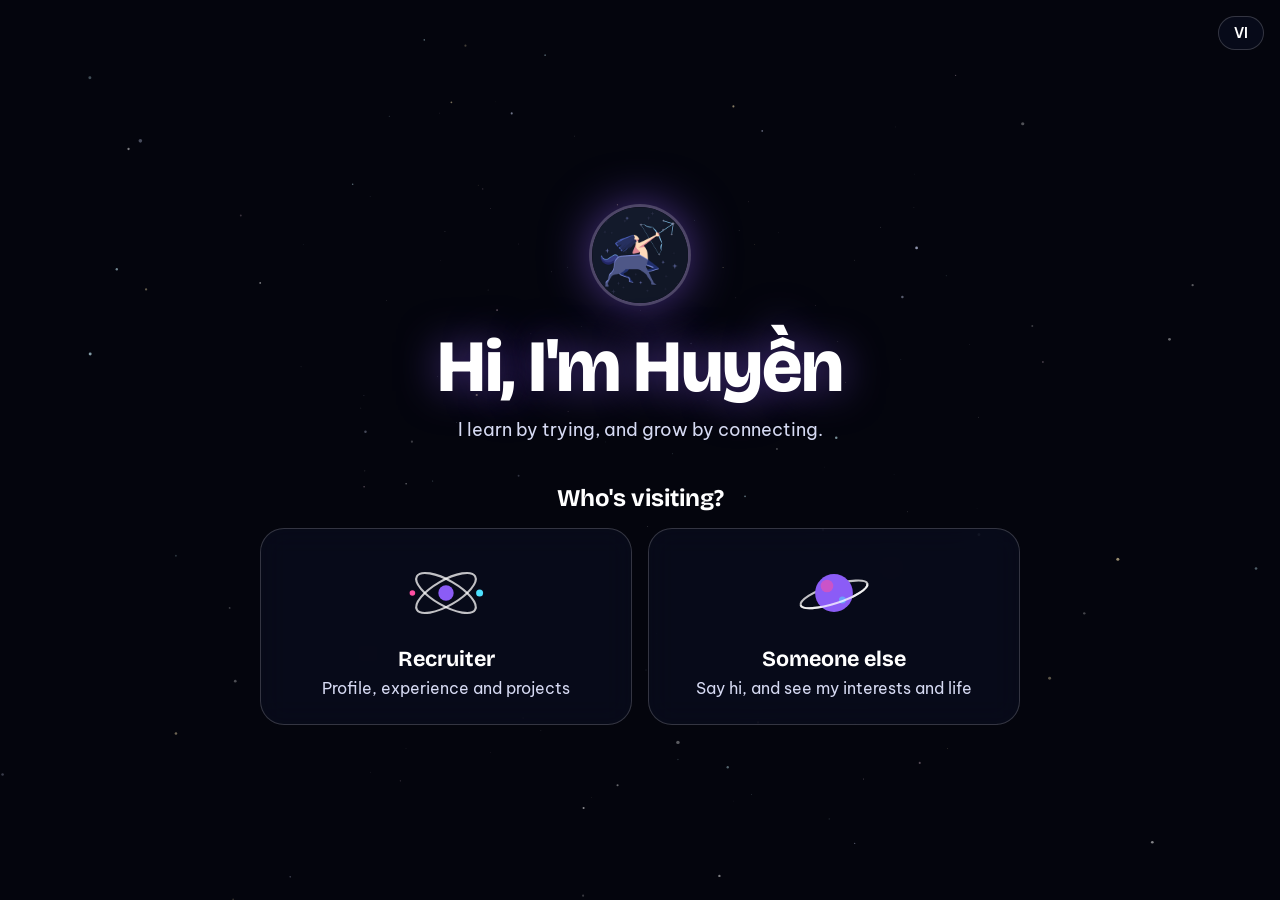
==== index.html @ ad18c724 "Add portfolio website: gate survey, VI/EN, galaxy background, contact form Co-Authored-By: Claude So" ====
<!DOCTYPE html>
<html lang="vi">
<head>
  <meta charset="utf-8">
  <meta name="viewport" content="width=device-width, initial-scale=1">
  <title>Phùng Huyền | Portfolio</title>
  <meta name="description" content="Portfolio của Phùng Thị Huyền, sinh viên Quản trị Kinh doanh Quốc tế, Đại học Ngoại thương.">
  <meta name="theme-color" content="#04050d">
  <meta property="og:title" content="Phùng Huyền | Portfolio">
  <meta property="og:type" content="website">
  <link rel="icon" type="image/png" href="assets/img/favicon.png">
  <link rel="apple-touch-icon" href="assets/img/apple-touch-icon.png">
  <link rel="preconnect" href="https://fonts.googleapis.com">
  <link rel="preconnect" href="https://fonts.gstatic.com" crossorigin>
  <link href="https://fonts.googleapis.com/css2?family=Be+Vietnam+Pro:wght@400;500;600;700&family=Bricolage+Grotesque:opsz,wght@12..96,700;12..96,800&display=swap" rel="stylesheet">
  <link rel="stylesheet" href="assets/css/style.css">
</head>
<body>
  <a id="skip-link" class="skip" href="#main"></a>

  <!-- Nền bầu trời sao (vẽ bằng canvas) -->
  <canvas id="sky" aria-hidden="true"></canvas>

  <!-- Màn khảo sát đầu trang: nội dung do assets/js/main.js dựng -->
  <div id="gate" role="dialog" aria-modal="true" aria-labelledby="gate-title"></div>

  <!-- Toàn bộ trang chính: ẩn cho đến khi người xem chọn đối tượng -->
  <div id="site" hidden>
    <header class="topbar">
      <button id="brand" class="brand" type="button">
        <img src="assets/img/logo.png" alt="" width="42" height="42">
        <span id="brand-name"></span>
      </button>
      <nav id="nav" class="nav"></nav>
      <div class="tools">
        <button id="switch-view" class="ghost-btn" type="button"></button>
        <button id="lang-toggle" class="lang-btn" type="button"></button>
      </div>
    </header>

    <!-- Cột kênh liên lạc bên trái, đi theo khi cuộn -->
    <aside id="rail" class="rail"></aside>

    <main id="main" tabindex="-1"></main>

    <footer class="site-footer"><p id="footer-text"></p></footer>
  </div>

  <!-- Thẻ nổi: bấm vào một mục sẽ mở ở đây -->
  <dialog id="card"></dialog>

  <noscript><p style="position:relative;z-index:5;color:#fff;padding:2rem;text-align:center">Trang này cần bật JavaScript để hiển thị. / This page needs JavaScript.</p></noscript>

  <script src="assets/js/content.js"></script>
  <script src="assets/js/main.js"></script>
</body>
</html>
---- assets/css/style.css ----
/* ==========================================================================
   style.css  =  GIAO DIỆN: màu sắc, phông chữ, khoảng cách, hiệu ứng

   Cách đọc nhanh:
   - Các dòng bắt đầu bằng "--" ở :root là "bảng màu và kích thước" dùng chung.
     Đổi một giá trị ở đây là cả trang đổi theo (ví dụ đổi --pink để đổi màu hồng).
   - Mỗi khối có một dòng tiêu đề đánh số (ví dụ "1. Bảng màu") để bạn tìm.
   ========================================================================== */

/* --- 1. Bảng màu và cỡ chữ --- */
:root {
  --space: #04050d;          /* nền đen vũ trụ */
  --panel: rgba(10, 12, 30, 0.76);   /* nền tối mờ phía sau chữ, giúp chữ trắng luôn dễ đọc */
  --panel-solid: #0c0e24;
  --line: rgba(255, 255, 255, 0.18);
  --text: #ffffff;
  --muted: #d6daf3;

  --violet: #8b5cf6;
  --pink: #ff4fa3;
  --cyan: #4de1ff;
  --amber: #ffc857;
  --violet-deep: #6c3df0;    /* bản đậm hơn để chữ trắng trên nút vẫn rõ */
  --pink-deep: #d92d7f;

  --font-display: "Bricolage Grotesque", "Be Vietnam Pro", system-ui, sans-serif;
  --font-body: "Be Vietnam Pro", system-ui, -apple-system, "Segoe UI", Roboto, sans-serif;
  --header-h: 68px;
}

/* --- 2. Nền tảng --- */
*, *::before, *::after { box-sizing: border-box; }
[hidden] { display: none !important; }
html { scroll-behavior: smooth; -webkit-text-size-adjust: 100%; }
body {
  margin: 0;
  background: var(--space);
  color: var(--text);
  font-family: var(--font-body);
  font-size: 1.0625rem;
  line-height: 1.65;
  overflow-x: hidden;
}
body.modal-open { overflow: hidden; }
img { max-width: 100%; }
button { font-family: inherit; }
::selection { background: var(--pink-deep); color: #fff; }
:focus-visible { outline: 2px solid var(--cyan); outline-offset: 3px; }

.skip {
  position: fixed; left: 1rem; top: -4rem; z-index: 100;
  background: #fff; color: #000; padding: 0.6rem 1rem; border-radius: 10px; text-decoration: none;
}
.skip:focus { top: 1rem; }

/* --- 3. Bầu trời: sao (canvas) + dải ngân hà --- */
#sky { position: fixed; inset: 0; width: 100%; height: 100%; z-index: 0; display: block; }

.nebula {
  position: fixed; inset: 0; z-index: 0; pointer-events: none;
  background:
    radial-gradient(60% 45% at 16% 10%, rgba(139, 92, 246, 0.24), transparent 70%),
    radial-gradient(50% 40% at 90% 80%, rgba(255, 79, 163, 0.16), transparent 70%),
    radial-gradient(45% 35% at 72% 6%, rgba(77, 225, 255, 0.12), transparent 70%);
}
/* Dải ngân hà chéo ngang màn hình */
.nebula::before, .nebula::after {
  content: ""; position: absolute; left: -25%; right: -25%; top: 30%; height: 36%;
  transform: rotate(-24deg);
}
.nebula::before {
  background: radial-gradient(ellipse at center, rgba(190, 175, 255, 0.26), rgba(120, 100, 230, 0.12) 45%, transparent 72%);
  filter: blur(24px);
}
.nebula::after {
  background-image:
    radial-gradient(1px 1px at 20px 30px, #fff, transparent),
    radial-gradient(1px 1px at 70px 90px, #dfe6ff, transparent),
    radial-gradient(1.5px 1.5px at 130px 50px, #fff, transparent),
    radial-gradient(1px 1px at 160px 120px, #ffd9ee, transparent),
    radial-gradient(1px 1px at 105px 15px, #cdf4ff, transparent);
  background-size: 180px 150px;
  opacity: 0.55;
  -webkit-mask-image: radial-gradient(ellipse at center, #000 20%, transparent 70%);
  mask-image: radial-gradient(ellipse at center, #000 20%, transparent 70%);
}

/* --- 4. Màn khảo sát --- */
#gate {
  position: relative; z-index: 2; min-height: 100svh;
  display: grid; place-items: center; padding: 5rem 1.25rem 3rem;
}
.gate-inner {
  width: min(760px, 100%); text-align: center;
  animation: gate-in 0.9s ease both;
  transition: opacity 0.6s ease, transform 0.75s cubic-bezier(0.5, 0, 0.8, 0.4), filter 0.6s ease;
}
body.is-warping .gate-inner { opacity: 0; transform: scale(1.18); filter: blur(5px); }
.gate-logo { width: 96px; height: 96px; border-radius: 50%; box-shadow: 0 0 0 3px rgba(255, 255, 255, 0.2), 0 0 50px rgba(139, 92, 246, 0.6); }
.gate-title {
  font: 800 clamp(2.4rem, 7vw, 4.6rem) / 1.02 var(--font-display);
  letter-spacing: -0.02em; margin: 1.2rem 0 0.6rem; text-wrap: balance;
  text-shadow: 0 0 40px rgba(139, 92, 246, 0.55);
}
.gate-slogan { margin: 0 auto; max-width: 34ch; color: var(--muted); font-size: 1.15rem; text-wrap: balance; }
.gate-question { font: 700 1.5rem var(--font-display); margin: 2.4rem 0 1rem; }
.gate-options { display: grid; grid-template-columns: repeat(auto-fit, minmax(240px, 1fr)); gap: 1rem; }
.gate-option {
  appearance: none; cursor: pointer; color: inherit; font: inherit;
  display: grid; justify-items: center; gap: 0.3rem;
  padding: 1.4rem 1.2rem 1.5rem; border-radius: 24px;
  background: var(--panel); border: 1px solid var(--line);
  -webkit-backdrop-filter: blur(14px); backdrop-filter: blur(14px);
  transition: transform 0.25s ease, border-color 0.25s ease, box-shadow 0.25s ease;
}
.gate-option:hover, .gate-option:focus-visible {
  transform: translateY(-4px); border-color: var(--pink);
  box-shadow: 0 16px 50px rgba(139, 92, 246, 0.4);
}
.gate-art { width: 84px; height: 84px; margin-bottom: 0.4rem; }
.gate-option-title { font: 700 1.35rem var(--font-display); }
.gate-option-note { color: var(--muted); font-size: 0.97rem; line-height: 1.45; }

.lang-btn, .ghost-btn {
  appearance: none; cursor: pointer; color: #fff; font: 600 0.9rem var(--font-body);
  padding: 0.45rem 0.95rem; border-radius: 999px;
  background: var(--panel); border: 1px solid var(--line);
  transition: border-color 0.2s ease, background 0.2s ease;
}
.lang-btn:hover, .ghost-btn:hover { border-color: #fff; background: rgba(255, 255, 255, 0.12); }
.gate-lang { position: absolute; top: 1rem; right: 1rem; }

/* --- 5. Khung trang chính --- */
#site { position: relative; z-index: 2; animation: site-in 0.9s ease both; }
.wrap { width: min(1080px, calc(100% - 2rem)); margin-inline: auto; }

.topbar {
  position: fixed; top: 0; left: 0; right: 0; z-index: 20; min-height: var(--header-h);
  display: flex; align-items: center; gap: 0.75rem; padding: 0.4rem 1rem;
  background: rgba(4, 5, 13, 0.78);
  -webkit-backdrop-filter: blur(14px); backdrop-filter: blur(14px);
  border-bottom: 1px solid var(--line);
}
.brand {
  appearance: none; background: none; border: 0; cursor: pointer; color: #fff;
  display: flex; align-items: center; gap: 0.6rem; padding: 0.2rem; border-radius: 999px; flex: none;
}
.brand img { width: 42px; height: 42px; border-radius: 50%; display: block; box-shadow: 0 0 0 2px rgba(255, 255, 255, 0.25); }
.brand span { font: 800 1.15rem var(--font-display); letter-spacing: -0.01em; white-space: nowrap; }

.nav {
  flex: 1; display: flex; gap: 0.2rem; justify-content: center;
  overflow-x: auto; scrollbar-width: none; padding: 0.2rem;
}
.nav::-webkit-scrollbar { display: none; }
.nav-btn {
  appearance: none; background: none; border: 0; cursor: pointer; white-space: nowrap;
  color: var(--muted); font: 500 0.95rem var(--font-body);
  padding: 0.5rem 0.85rem; border-radius: 999px; transition: color 0.2s ease, background 0.2s ease;
}
.nav-btn:hover { color: #fff; }
.nav-btn.is-active { color: #fff; background: rgba(255, 255, 255, 0.12); box-shadow: inset 0 0 0 1px rgba(255, 255, 255, 0.22); }
.tools { display: flex; gap: 0.5rem; flex: none; }

/* Thanh kênh liên lạc bên trái, đi theo khi cuộn */
.rail {
  position: fixed; left: 14px; top: 50%; transform: translateY(-50%); z-index: 15;
  display: flex; flex-direction: column; gap: 10px; padding: 10px 8px; border-radius: 999px;
  background: var(--panel); border: 1px solid var(--line);
  -webkit-backdrop-filter: blur(12px); backdrop-filter: blur(12px);
}
.rail-btn {
  width: 44px; height: 44px; border-radius: 50%; display: grid; place-items: center;
  color: #fff; text-decoration: none; cursor: pointer; padding: 0;
  background: rgba(255, 255, 255, 0.08); border: 1px solid var(--line);
  transition: transform 0.2s ease, background 0.2s ease, border-color 0.2s ease;
}
.rail-btn:hover, .rail-btn:focus-visible { transform: scale(1.1); border-color: #fff; }
.rail-linkedin:hover, .rail-linkedin:focus-visible { background: #0a66c2; }
.rail-facebook:hover, .rail-facebook:focus-visible { background: #1877f2; }
.rail-mail:hover, .rail-mail:focus-visible { background: var(--pink-deep); }
.rail-phone:hover, .rail-phone:focus-visible { background: #0f9d6b; }
.glyph { font: 800 1.1rem var(--font-display); letter-spacing: -0.03em; }
.icon { display: grid; place-items: center; }
.icon svg { width: 22px; height: 22px; fill: currentColor; }

/* --- 6. Phần đầu trang (hero) --- */
.hero {
  position: relative; z-index: 1; min-height: 100svh; outline: none;
  display: grid; align-content: center; padding: calc(var(--header-h) + 2rem) 0 5rem;
}
.hero-grid { display: grid; grid-template-columns: 1.15fr 0.85fr; gap: 3rem; align-items: center; }
.hero-name {
  font: 800 clamp(3.2rem, 9vw, 7rem) / 0.95 var(--font-display);
  letter-spacing: -0.03em; margin: 0 0 1.1rem; text-wrap: balance;
  text-shadow: 0 0 48px rgba(139, 92, 246, 0.6);
}
.hero-slogan { font: 600 clamp(1.25rem, 2.6vw, 1.8rem) / 1.3 var(--font-display); max-width: 24ch; margin: 0 0 1rem; text-wrap: balance; }
.hero-sub { color: var(--muted); max-width: 46ch; margin: 0 0 1.7rem; }
.hero-cta { display: flex; flex-wrap: wrap; gap: 0.75rem; }

.btn {
  appearance: none; cursor: pointer; text-decoration: none; color: #fff;
  font: 600 1rem var(--font-body); padding: 0.8rem 1.4rem; border-radius: 14px;
  border: 1px solid transparent; display: inline-flex; align-items: center; justify-content: center; gap: 0.5rem;
  transition: transform 0.2s ease, filter 0.2s ease, border-color 0.2s ease, background 0.2s ease;
}
.btn:hover { transform: translateY(-2px); }
.btn-primary { background: linear-gradient(135deg, var(--violet-deep), var(--pink-deep)); box-shadow: 0 10px 30px rgba(217, 45, 127, 0.32); }
.btn-primary:hover { filter: brightness(1.1); }
.btn-primary:disabled { opacity: 0.6; cursor: progress; transform: none; }
.btn-ghost { background: rgba(255, 255, 255, 0.07); border-color: var(--line); }
.btn-ghost:hover { border-color: #fff; background: rgba(255, 255, 255, 0.14); }

/* Ảnh chân dung dạng "cửa sổ vòm" với viền màu xoay chậm */
@property --ring-angle { syntax: "<angle>"; initial-value: 0deg; inherits: false; }
.hero-photo { position: relative; width: min(340px, 72vw); aspect-ratio: 3 / 4; justify-self: center; }
.hero-photo img {
  width: 100%; height: 100%; object-fit: cover; object-position: center 12%; display: block;
  border-radius: 999px 999px 26px 26px; box-shadow: 0 24px 70px rgba(0, 0, 0, 0.55);
}
.hero-ring {
  position: absolute; inset: -12px; border-radius: 999px 999px 36px 36px; padding: 3px;
  background: conic-gradient(from var(--ring-angle), var(--violet), var(--pink), var(--amber), var(--cyan), var(--violet));
  -webkit-mask: linear-gradient(#000 0 0) content-box, linear-gradient(#000 0 0);
  -webkit-mask-composite: xor;
  mask: linear-gradient(#000 0 0) content-box exclude, linear-gradient(#000 0 0);
  animation: ring 9s linear infinite;
}
.scroll-hint {
  appearance: none; background: none; border: 0; cursor: pointer; color: var(--muted);
  position: absolute; bottom: 1.2rem; left: 50%; transform: translateX(-50%);
  display: grid; justify-items: center; font-size: 0.9rem;
}
.scroll-hint .icon { animation: bob 2.6s ease-in-out infinite; }

/* --- 7. Các mục --- */
.section {
  position: relative; z-index: 1; outline: none;
  padding-block: clamp(4.5rem, 9vw, 7rem); scroll-margin-top: var(--header-h);
}
.section-title {
  display: flex; align-items: center; gap: 0.9rem; margin: 0 0 1.6rem;
  font: 800 clamp(2rem, 4.5vw, 3rem) / 1.05 var(--font-display); letter-spacing: -0.02em;
}
.section-title::before {
  content: ""; width: 16px; height: 16px; flex: none; background: var(--amber);
  clip-path: polygon(50% 0, 61% 35%, 98% 35%, 68% 57%, 79% 91%, 50% 70%, 21% 91%, 32% 57%, 2% 35%, 39% 35%);
}
.section-title::after { content: ""; flex: 1; height: 1px; background: linear-gradient(90deg, rgba(255, 255, 255, 0.45), transparent); }
.section-intro { color: var(--muted); margin: -0.9rem 0 1.6rem; }
.subtitle { font: 700 1.3rem var(--font-display); margin: 2.4rem 0 1rem; }

.panel {
  background: var(--panel); border: 1px solid var(--line); border-radius: 24px;
  padding: clamp(1.25rem, 3vw, 2rem);
  -webkit-backdrop-filter: blur(14px); backdrop-filter: blur(14px);
  box-shadow: 0 18px 50px rgba(0, 0, 0, 0.4);
}
.prose p { margin: 0 0 1rem; max-width: 64ch; font-size: 1.125rem; }
.prose p:last-child { margin-bottom: 0; }

.chips { list-style: none; display: flex; flex-wrap: wrap; gap: 0.5rem; padding: 0; margin: 1rem 0 0; }
.chip { padding: 0.3rem 0.8rem; border-radius: 999px; font-size: 0.92rem; background: rgba(139, 92, 246, 0.24); border: 1px solid rgba(190, 170, 255, 0.45); }
.chips-lg .chip { font-size: 1rem; padding: 0.45rem 1rem; }

.cert-list { list-style: none; padding: 0; margin: 0; display: grid; grid-template-columns: repeat(auto-fit, minmax(230px, 1fr)); gap: 0.8rem; }
.cert { padding: 1rem 1.1rem; border-radius: 14px; background: var(--panel); border: 1px solid var(--line); border-left: 3px solid var(--amber); }

.skill-grid { display: grid; grid-template-columns: repeat(auto-fit, minmax(240px, 1fr)); gap: 1rem; }
.skill-title { font: 700 1.15rem var(--font-display); margin: 0; }
.skill-note { color: var(--muted); font-size: 0.95rem; margin: 0.9rem 0 0; }

/* Thẻ nhỏ bấm được */
.card-grid { display: grid; grid-template-columns: repeat(auto-fill, minmax(300px, 1fr)); gap: 1.1rem; }
.tile-grid { display: grid; grid-template-columns: repeat(auto-fill, minmax(190px, 1fr)); gap: 1rem; }
.card-btn {
  appearance: none; text-align: left; cursor: pointer; color: inherit; font: inherit;
  display: grid; grid-template-columns: 96px 1fr; gap: 1rem; align-items: center;
  padding: 1rem; border-radius: 18px; width: 100%;
  background: var(--panel); border: 1px solid var(--line);
  -webkit-backdrop-filter: blur(14px); backdrop-filter: blur(14px);
  transition: transform 0.25s ease, border-color 0.25s ease, box-shadow 0.25s ease;
}
.card-btn:hover, .card-btn:focus-visible { transform: translateY(-3px); border-color: var(--pink); box-shadow: 0 14px 40px rgba(139, 92, 246, 0.38); }
.card-thumb { width: 96px; height: 96px; border-radius: 14px; overflow: hidden; display: grid; place-items: center; background: rgba(255, 255, 255, 0.05); }
.card-thumb img { width: 100%; height: 100%; object-fit: cover; display: block; }
.card-thumb .thumb-logo { object-fit: contain; background: #fff; padding: 6px; }
.card-thumb .art { width: 80px; height: 80px; }
.card-body { display: grid; gap: 0.2rem; min-width: 0; }
.card-meta { font-size: 0.86rem; color: var(--amber); font-weight: 600; }
.card-title { font: 700 1.12rem / 1.25 var(--font-display); }
.card-sub { color: var(--muted); font-size: 0.95rem; line-height: 1.45; }
.card-wide { grid-template-columns: 120px 1fr; }
.card-wide .card-thumb { width: 120px; height: 120px; }
.card-tile { grid-template-columns: 1fr; justify-items: center; text-align: center; padding: 1.2rem 1rem; gap: 0.7rem; }
.card-tile .card-thumb { background: transparent; width: 92px; height: 92px; }
.card-tile .card-thumb .art { width: 92px; height: 92px; }

/* Kinh nghiệm: các mốc là những ngôi sao nối với nhau thành chòm sao */
.constellation { list-style: none; margin: 0; padding: 0 0 0 52px; position: relative; display: grid; gap: 1.2rem; }
.constellation::before {
  content: ""; position: absolute; left: 19px; top: 14px; bottom: 14px; width: 2px; border-radius: 2px;
  background: linear-gradient(to bottom, var(--amber), var(--pink) 45%, var(--violet) 80%, rgba(139, 92, 246, 0.1));
}
.star-item { position: relative; }
.star-node { position: absolute; left: -46px; top: 30px; width: 28px; height: 28px; filter: drop-shadow(0 0 8px rgba(255, 200, 87, 0.85)); }
.star-node::before {
  content: ""; display: block; width: 100%; height: 100%; background: var(--amber);
  clip-path: polygon(50% 0, 61% 35%, 98% 35%, 68% 57%, 79% 91%, 50% 70%, 21% 91%, 32% 57%, 2% 35%, 39% 35%);
}
.star-item:not(.is-current) .star-node { transform: scale(0.72); filter: drop-shadow(0 0 5px rgba(255, 200, 87, 0.6)); }
.star-item:not(.is-current) .star-node::before { background: #ffe2a3; }
.star-item.is-current .star-node { animation: twinkle 2.6s ease-in-out infinite; }

/* Ngôn ngữ: ba hành tinh */
.lang-grid { list-style: none; padding: 0; margin: 0; display: grid; grid-template-columns: repeat(auto-fit, minmax(220px, 1fr)); gap: 1.1rem; }
.lang-card {
  display: grid; justify-items: center; text-align: center; gap: 0.15rem; padding: 2rem 1rem 1.6rem;
  background: var(--panel); border: 1px solid var(--line); border-radius: 24px;
  -webkit-backdrop-filter: blur(14px); backdrop-filter: blur(14px);
}
.lang-ring {
  position: relative; width: 84px; height: 84px; border-radius: 50%; margin-bottom: 1.1rem;
  background: radial-gradient(circle at 34% 30%, #fff 0 3%, var(--c1) 6% 55%, var(--c2) 100%);
  box-shadow: 0 0 34px var(--c2); animation: bob 4s ease-in-out infinite;
}
.lang-ring::after {
  content: ""; position: absolute; inset: 28px -30px; border-radius: 50%;
  border: 2px solid rgba(255, 255, 255, 0.45); transform: rotate(-18deg);
}
.lang-card:nth-child(1) { --c1: var(--violet); --c2: var(--pink-deep); }
.lang-card:nth-child(2) { --c1: var(--cyan); --c2: var(--violet-deep); }
.lang-card:nth-child(3) { --c1: var(--amber); --c2: var(--pink-deep); }
.lang-card:nth-child(2) .lang-ring { animation-delay: -1.3s; }
.lang-card:nth-child(3) .lang-ring { animation-delay: -2.6s; }
.lang-name { font: 700 1.3rem var(--font-display); }
.lang-level { color: var(--muted); }

/* Liên hệ */
.contact-grid { display: grid; grid-template-columns: 1.3fr 0.9fr; gap: 1.2rem; align-items: start; }
.field { display: grid; gap: 0.35rem; margin-bottom: 1rem; }
.field-label { font-weight: 600; font-size: 0.95rem; }
.field input, .field textarea {
  width: 100%; font: inherit; color: #fff; padding: 0.75rem 0.9rem; border-radius: 12px;
  background: rgba(255, 255, 255, 0.07); border: 1px solid rgba(255, 255, 255, 0.32);
}
.field textarea { resize: vertical; min-height: 8rem; }
.hp { position: absolute; left: -9999px; width: 1px; height: 1px; overflow: hidden; }
.form-status { min-height: 1.6em; margin: 0.9rem 0 0; }
.form-status.is-ok { color: #8ff0b8; }
.form-status.is-error { color: #ffa3b8; }
.channel-list { list-style: none; padding: 0; margin: 0; display: grid; gap: 0.6rem; }
.channel-link {
  display: block; width: 100%; text-align: left; text-decoration: none; color: #fff; font: inherit; cursor: pointer;
  padding: 0.75rem 0.95rem; border-radius: 12px; word-break: break-word;
  background: rgba(255, 255, 255, 0.07); border: 1px solid var(--line); transition: border-color 0.2s ease;
}
.channel-link:hover { border-color: var(--pink); }
.channels .btn { margin-top: 1rem; width: 100%; }

.site-footer { position: relative; z-index: 1; padding: 3rem 1rem 6rem; text-align: center; color: var(--muted); }

/* --- 8. Thẻ nổi (modal): nền phía sau mờ và tối đi --- */
dialog#card {
  padding: 0; border: 0; background: transparent; color: #fff; overflow: visible;
  width: min(760px, calc(100% - 1.5rem)); max-width: none; max-height: none;
}
dialog#card::backdrop { background: rgba(3, 4, 12, 0.62); -webkit-backdrop-filter: blur(8px); backdrop-filter: blur(8px); }
dialog#card[open] { animation: card-in 0.3s cubic-bezier(0.2, 0.9, 0.3, 1.15); }
.card-inner {
  position: relative; overflow: auto; max-height: calc(100svh - 2rem);
  background: var(--panel-solid); border: 1px solid rgba(255, 255, 255, 0.24); border-radius: 26px;
  padding: clamp(1.25rem, 3vw, 2rem);
  box-shadow: 0 30px 90px rgba(0, 0, 0, 0.6), 0 0 70px rgba(139, 92, 246, 0.28);
}
.card-close {
  position: absolute; top: 0.9rem; right: 0.9rem; width: 40px; height: 40px; border-radius: 50%; z-index: 2;
  display: grid; place-items: center; cursor: pointer; color: #fff; padding: 0;
  background: rgba(255, 255, 255, 0.1); border: 1px solid var(--line);
}
.card-close:hover { background: rgba(255, 255, 255, 0.2); }
.card-close .icon svg { width: 20px; height: 20px; }
.card-head { display: flex; gap: 1.1rem; align-items: center; padding-right: 3rem; margin-bottom: 1.3rem; }
.card-art { width: 88px; height: 88px; flex: none; }
.card-logo { width: 84px; height: 84px; flex: none; border-radius: 16px; object-fit: contain; background: #fff; padding: 6px; }
.card-heading { font: 800 clamp(1.4rem, 3.4vw, 1.9rem) / 1.15 var(--font-display); margin: 0 0 0.25rem; }
.card-org { margin: 0; font-weight: 600; }
.card-period { margin: 0.1rem 0 0; color: var(--amber); font-weight: 600; font-size: 0.95rem; }
.card-text { margin: 0 0 1rem; font-size: 1.1rem; }
.card-bullets { margin: 0 0 1rem; padding-left: 1.2rem; display: grid; gap: 0.65rem; }
.card-bullets li::marker { color: var(--pink); }
.gallery { list-style: none; padding: 0; margin: 1.3rem 0 0; display: grid; grid-template-columns: repeat(auto-fill, minmax(150px, 1fr)); gap: 0.6rem; }
.gallery a { display: block; border-radius: 12px; overflow: hidden; }
.gallery img { width: 100%; aspect-ratio: 1; object-fit: cover; object-position: center 20%; display: block; transition: transform 0.25s ease; }
.gallery a:hover img { transform: scale(1.05); }

/* --- 9. Hình minh họa động (SVG) --- */
.art { display: block; }
.art svg { display: block; width: 100%; height: 100%; }
.f-violet { fill: var(--violet); } .f-pink { fill: var(--pink); } .f-cyan { fill: var(--cyan); }
.f-amber { fill: var(--amber); } .f-white { fill: #fff; }
.ol { fill: none; stroke: rgba(255, 255, 255, 0.75); stroke-width: 3; }
.ln { fill: none; stroke: rgba(255, 255, 255, 0.8); stroke-width: 3; stroke-linecap: round; }
.ln-cyan { fill: none; stroke: var(--cyan); stroke-width: 4; stroke-linecap: round; }
.ln-pink { fill: none; stroke: var(--pink); stroke-width: 4; stroke-linecap: round; }
.a-spin { animation: spin 16s linear infinite; }
.a-spin.slow { animation-duration: 28s; }
.a-spin.rev { animation-direction: reverse; animation-duration: 11s; }
.a-bob { animation: bob 3.4s ease-in-out infinite; }
.a-bob.b { animation-delay: -1.7s; }
.a-pulse { animation: pulse 2.4s ease-in-out infinite; transform-box: fill-box; transform-origin: center; }
.a-twinkle { animation: twinkle 2.8s ease-in-out infinite; transform-box: fill-box; transform-origin: center; }
.d1 { animation-delay: -0.8s; } .d2 { animation-delay: -1.6s; }
.a-swing { animation: swing 4.2s ease-in-out infinite; }
.a-flow { animation: flow 3.2s linear infinite; }
.a-flow.r { animation-direction: reverse; }

@keyframes spin { to { transform: rotate(360deg); } }
@keyframes bob { 0%, 100% { transform: translateY(0); } 50% { transform: translateY(-5px); } }
@keyframes pulse { 0%, 100% { transform: scale(0.88); } 50% { transform: scale(1.12); } }
@keyframes twinkle { 0%, 100% { opacity: 0.35; transform: scale(0.8); } 50% { opacity: 1; transform: scale(1.15); } }
@keyframes swing { 0%, 100% { transform: rotate(-22deg); } 50% { transform: rotate(22deg); } }
@keyframes flow { to { transform: translateX(-50px); } }
@keyframes ring { to { --ring-angle: 360deg; } }
@keyframes gate-in { from { opacity: 0; transform: translateY(18px); } to { opacity: 1; transform: none; } }
@keyframes site-in { from { opacity: 0; } to { opacity: 1; } }
@keyframes card-in { from { opacity: 0; transform: translateY(16px) scale(0.96); } to { opacity: 1; transform: none; } }

/* --- 10. Màn hình nhỏ (điện thoại, máy tính bảng) --- */
@media (min-width: 900px) {
  /* chừa chỗ bên trái cho thanh kênh liên lạc */
  .wrap { width: min(1080px, calc(100% - 190px)); }
}
@media (max-width: 899px) {
  :root { --header-h: 104px; }
  .topbar { flex-wrap: wrap; row-gap: 0.1rem; }
  .tools { margin-left: auto; }
  .nav { order: 3; flex: 0 0 100%; justify-content: flex-start; }
  .rail {
    top: auto; bottom: 12px; left: 50%; transform: translateX(-50%);
    flex-direction: row; padding: 8px 10px; gap: 8px;
  }
  .rail-btn { width: 42px; height: 42px; }
  .hero-grid { grid-template-columns: 1fr; gap: 2rem; }
  .hero-photo { order: -1; width: min(230px, 60vw); }
  .hero { padding-bottom: 6rem; }
  .contact-grid { grid-template-columns: 1fr; }
  .card-grid { grid-template-columns: 1fr; }
  .constellation { padding-left: 44px; }
  .star-node { left: -40px; }
  .constellation::before { left: 15px; }
}
@media (max-width: 480px) {
  .brand span { font-size: 1.02rem; }
  .card-btn { grid-template-columns: 80px 1fr; }
  .card-thumb { width: 80px; height: 80px; }
  .card-thumb .art { width: 68px; height: 68px; }
  .card-wide { grid-template-columns: 96px 1fr; }
  .card-wide .card-thumb { width: 96px; height: 96px; }
  .card-head { flex-direction: column; align-items: flex-start; }
}

/* Người dùng bật "giảm chuyển động" trong hệ điều hành: tắt gần hết hiệu ứng */
@media (prefers-reduced-motion: reduce) {
  html { scroll-behavior: auto; }
  *, *::before, *::after {
    animation-duration: 0.001ms !important; animation-iteration-count: 1 !important;
    transition-duration: 0.001ms !important;
  }
}
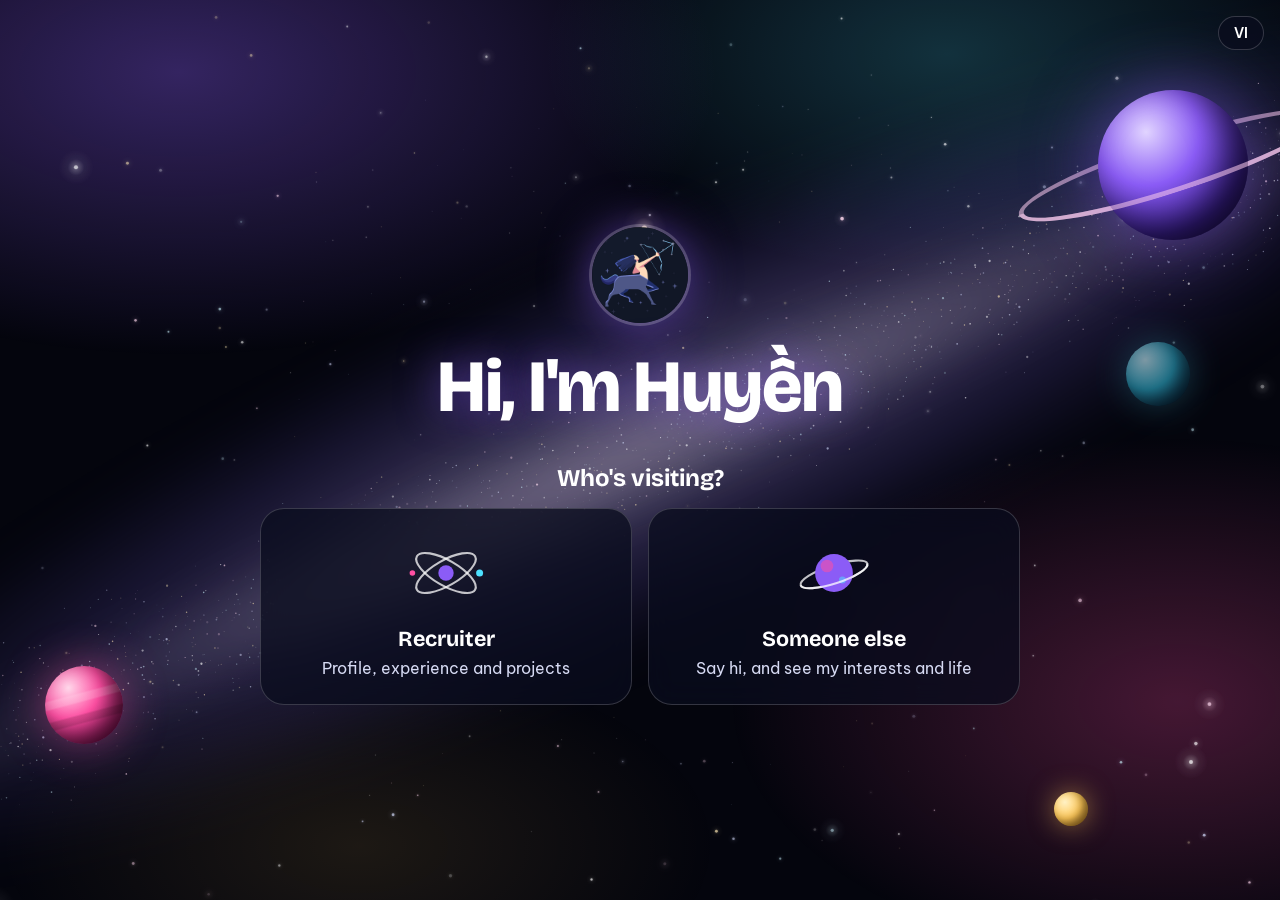
==== commit ce1935c7: "Update portfolio: Zalo QR page, galaxy glow + planets + star cursor, new copy for both views Co-Auth" ====
--- a/index.html
+++ b/index.html
@@ -18,8 +18,15 @@
 <body>
   <a id="skip-link" class="skip" href="#main"></a>
 
-  <!-- Nền bầu trời sao (vẽ bằng canvas) -->
+  <!-- Nền: dải ngân hà (CSS), bầu trời sao (canvas) và các hành tinh lơ lửng -->
+  <div class="nebula" aria-hidden="true"></div>
   <canvas id="sky" aria-hidden="true"></canvas>
+  <div class="planets" id="planets" aria-hidden="true">
+    <div class="planet p1"><span class="planet-body"><i class="sphere"></i></span></div>
+    <div class="planet p2"><span class="planet-body"><i class="sphere"></i></span></div>
+    <div class="planet p3"><span class="planet-body"><i class="sphere"></i></span></div>
+    <div class="planet p4"><span class="planet-body"><i class="sphere"></i></span></div>
+  </div>
 
   <!-- Màn khảo sát đầu trang: nội dung do assets/js/main.js dựng -->
   <div id="gate" role="dialog" aria-modal="true" aria-labelledby="gate-title"></div>
--- a/assets/css/style.css
+++ b/assets/css/style.css
@@ -53,37 +53,96 @@
 }
 .skip:focus { top: 1rem; }
 
-/* --- 3. Bầu trời: sao (canvas) + dải ngân hà --- */
+/* --- 3. Bầu trời: dải ngân hà, hành tinh (sao vẽ bằng canvas trong main.js) --- */
 #sky { position: fixed; inset: 0; width: 100%; height: 100%; z-index: 0; display: block; }
 
 .nebula {
   position: fixed; inset: 0; z-index: 0; pointer-events: none;
   background:
-    radial-gradient(60% 45% at 16% 10%, rgba(139, 92, 246, 0.24), transparent 70%),
-    radial-gradient(50% 40% at 90% 80%, rgba(255, 79, 163, 0.16), transparent 70%),
-    radial-gradient(45% 35% at 72% 6%, rgba(77, 225, 255, 0.12), transparent 70%);
-}
-/* Dải ngân hà chéo ngang màn hình */
+    radial-gradient(60% 45% at 14% 8%, rgba(139, 92, 246, 0.36), transparent 70%),
+    radial-gradient(50% 42% at 92% 78%, rgba(255, 79, 163, 0.26), transparent 70%),
+    radial-gradient(45% 35% at 74% 6%, rgba(77, 225, 255, 0.2), transparent 70%),
+    radial-gradient(40% 30% at 28% 94%, rgba(255, 200, 87, 0.1), transparent 70%);
+}
+/* Dải ngân hà chéo ngang màn hình: một vầng sáng rộng và một lõi sáng mảnh bên trong */
 .nebula::before, .nebula::after {
-  content: ""; position: absolute; left: -25%; right: -25%; top: 30%; height: 36%;
-  transform: rotate(-24deg);
+  content: ""; position: absolute; left: -25%; right: -25%; transform: rotate(-24deg);
 }
 .nebula::before {
-  background: radial-gradient(ellipse at center, rgba(190, 175, 255, 0.26), rgba(120, 100, 230, 0.12) 45%, transparent 72%);
-  filter: blur(24px);
+  top: 28%; height: 42%;
+  background: radial-gradient(ellipse at center, rgba(205, 190, 255, 0.38), rgba(130, 105, 240, 0.18) 42%, transparent 72%);
+  filter: blur(26px);
+  animation: nebula-breathe 14s ease-in-out infinite alternate;
 }
 .nebula::after {
-  background-image:
-    radial-gradient(1px 1px at 20px 30px, #fff, transparent),
-    radial-gradient(1px 1px at 70px 90px, #dfe6ff, transparent),
-    radial-gradient(1.5px 1.5px at 130px 50px, #fff, transparent),
-    radial-gradient(1px 1px at 160px 120px, #ffd9ee, transparent),
-    radial-gradient(1px 1px at 105px 15px, #cdf4ff, transparent);
-  background-size: 180px 150px;
-  opacity: 0.55;
-  -webkit-mask-image: radial-gradient(ellipse at center, #000 20%, transparent 70%);
-  mask-image: radial-gradient(ellipse at center, #000 20%, transparent 70%);
-}
+  top: 43%; height: 14%;
+  background: radial-gradient(ellipse at center, rgba(255, 236, 255, 0.22), transparent 70%);
+  filter: blur(18px);
+}
+@keyframes nebula-breathe { from { opacity: 0.78; } to { opacity: 1; } }
+
+/* Hành tinh lơ lửng: vị trí dọc do main.js đặt khi cuộn (--py), chuyển động bồng bềnh do CSS */
+.planets { position: fixed; inset: 0; z-index: 0; pointer-events: none; overflow: hidden; }
+.planet { position: absolute; top: 0; transform: translate3d(0, var(--py, 20vh), 0); transition: transform 1.6s cubic-bezier(0.2, 0.7, 0.2, 1); }
+.planet-body { display: block; position: relative; isolation: isolate; border-radius: 50%; animation: planet-float 10s ease-in-out infinite alternate; }
+.sphere { position: absolute; inset: 0; border-radius: 50%; z-index: 1; }
+@keyframes planet-float { from { transform: translate3d(0, -12px, 0) rotate(-2deg); } to { transform: translate3d(0, 14px, 0) rotate(3deg); } }
+
+.p1 { right: 2.5vw; }
+.p1 .planet-body { width: 150px; height: 150px; }
+.p1 .sphere {
+  background: radial-gradient(circle at 32% 28%, #e1d4ff 0, #8b5cf6 36%, #3a1f8f 70%, #150a40 100%);
+  box-shadow: 0 0 70px rgba(139, 92, 246, 0.55), inset -18px -14px 34px rgba(0, 0, 0, 0.6);
+}
+.p1 .planet-body::before, .p1 .planet-body::after {
+  content: ""; position: absolute; left: -58%; right: -58%; top: 32%; bottom: 32%;
+  border: 5px solid rgba(255, 206, 240, 0.55); border-radius: 50%; transform: rotate(-18deg);
+}
+.p1 .planet-body::before { z-index: 0; }
+.p1 .planet-body::after { z-index: 2; clip-path: inset(50% 0 0 0); }
+
+.p2 { left: 3.5vw; }
+.p2 .planet-body { width: 78px; height: 78px; animation-duration: 8s; animation-delay: -3s; }
+.p2 .sphere {
+  background:
+    linear-gradient(165deg, transparent 36%, rgba(255, 255, 255, 0.16) 38%, rgba(255, 255, 255, 0.16) 45%, transparent 47%, transparent 58%, rgba(0, 0, 0, 0.14) 60%, rgba(0, 0, 0, 0.14) 67%, transparent 69%),
+    radial-gradient(circle at 30% 28%, #ffd7ea 0, #ff4fa3 40%, #8a1458 80%, #2a0820 100%);
+  box-shadow: 0 0 46px rgba(255, 79, 163, 0.45), inset -10px -8px 20px rgba(0, 0, 0, 0.55);
+}
+
+.p3 { right: 7vw; opacity: 0.6; }
+.p3 .planet-body { width: 64px; height: 64px; animation-duration: 12s; animation-delay: -6s; }
+.p3 .sphere {
+  background: radial-gradient(circle at 30% 28%, #c8f6ff 0, #2fb8d6 46%, #0b3d5c 85%);
+  box-shadow: 0 0 34px rgba(77, 225, 255, 0.4), inset -8px -6px 16px rgba(0, 0, 0, 0.5);
+}
+
+.p4 { right: 15vw; }
+.p4 .planet-body { width: 34px; height: 34px; animation-duration: 7s; animation-delay: -1.5s; }
+.p4 .sphere {
+  background: radial-gradient(circle at 32% 30%, #fff1c4 0, #ffc857 50%, #a86a10 100%);
+  box-shadow: 0 0 26px rgba(255, 200, 87, 0.5), inset -5px -4px 10px rgba(0, 0, 0, 0.45);
+}
+
+/* Con trỏ chuột hình ngôi sao; hồng sáng khi đặt lên thứ bấm được */
+html { cursor: url("data:image/svg+xml,%3Csvg xmlns='http://www.w3.org/2000/svg' width='30' height='30' viewBox='0 0 30 30'%3E%3Cpath d='M15 2l3.7 8.9 9.6.8-7.3 6.2 2.2 9.4L15 22l-8.2 5.3 2.2-9.4-7.3-6.2 9.6-.8z' fill='%23ffd666' stroke='%23fff6d6' stroke-width='1.3' stroke-linejoin='round'/%3E%3C/svg%3E") 15 15, auto; }
+html :is(a, button, [role="button"], .card-btn, .gate-option, .btn, .nav-btn, .rail-btn, .lang-btn, .ghost-btn, .scroll-hint, .brand, .card-close) { cursor: url("data:image/svg+xml,%3Csvg xmlns='http://www.w3.org/2000/svg' width='34' height='34' viewBox='0 0 30 30'%3E%3Cpath d='M15 2l3.7 8.9 9.6.8-7.3 6.2 2.2 9.4L15 22l-8.2 5.3 2.2-9.4-7.3-6.2 9.6-.8z' fill='%23ff8fc7' stroke='%23ffffff' stroke-width='1.3' stroke-linejoin='round'/%3E%3C/svg%3E") 17 17, pointer !important; }
+html button:disabled { cursor: progress !important; }
+
+/* Bấm vào đâu thì một vầng sao sáng bừng lên ở đó */
+.burst { position: fixed; width: 0; height: 0; pointer-events: none; z-index: 9999; }
+.burst::before {
+  content: ""; position: absolute; left: -40px; top: -40px; width: 80px; height: 80px; border-radius: 50%;
+  background: radial-gradient(circle, rgba(255, 244, 200, 0.95) 0, rgba(255, 200, 87, 0.55) 28%, rgba(255, 79, 163, 0.2) 55%, transparent 70%);
+  animation: burst-glow 0.7s ease-out forwards;
+}
+.burst i {
+  position: absolute; left: -2px; top: -2px; width: 4px; height: 4px; border-radius: 50%;
+  background: #fff4c4; box-shadow: 0 0 8px 2px rgba(255, 214, 102, 0.9);
+  transform: rotate(var(--a)) translateX(0); animation: burst-ray 0.7s ease-out forwards;
+}
+@keyframes burst-glow { from { transform: scale(0.2); opacity: 1; } to { transform: scale(1.6); opacity: 0; } }
+@keyframes burst-ray { to { transform: rotate(var(--a)) translateX(42px); opacity: 0; } }
 
 /* --- 4. Màn khảo sát --- */
 #gate {
@@ -102,7 +161,6 @@
   letter-spacing: -0.02em; margin: 1.2rem 0 0.6rem; text-wrap: balance;
   text-shadow: 0 0 40px rgba(139, 92, 246, 0.55);
 }
-.gate-slogan { margin: 0 auto; max-width: 34ch; color: var(--muted); font-size: 1.15rem; text-wrap: balance; }
 .gate-question { font: 700 1.5rem var(--font-display); margin: 2.4rem 0 1rem; }
 .gate-options { display: grid; grid-template-columns: repeat(auto-fit, minmax(240px, 1fr)); gap: 1rem; }
 .gate-option {
@@ -179,7 +237,8 @@
 .rail-linkedin:hover, .rail-linkedin:focus-visible { background: #0a66c2; }
 .rail-facebook:hover, .rail-facebook:focus-visible { background: #1877f2; }
 .rail-mail:hover, .rail-mail:focus-visible { background: var(--pink-deep); }
-.rail-phone:hover, .rail-phone:focus-visible { background: #0f9d6b; }
+.rail-zalo:hover, .rail-zalo:focus-visible { background: #0068ff; }
+.rail-zalo .glyph { font-size: 0.72rem; letter-spacing: 0; }
 .glyph { font: 800 1.1rem var(--font-display); letter-spacing: -0.03em; }
 .icon { display: grid; place-items: center; }
 .icon svg { width: 22px; height: 22px; fill: currentColor; }
@@ -195,8 +254,16 @@
   letter-spacing: -0.03em; margin: 0 0 1.1rem; text-wrap: balance;
   text-shadow: 0 0 48px rgba(139, 92, 246, 0.6);
 }
-.hero-slogan { font: 600 clamp(1.25rem, 2.6vw, 1.8rem) / 1.3 var(--font-display); max-width: 24ch; margin: 0 0 1rem; text-wrap: balance; }
-.hero-sub { color: var(--muted); max-width: 46ch; margin: 0 0 1.7rem; }
+.hero-facts { list-style: none; padding: 0; margin: 0 0 1.9rem; display: grid; gap: 0.75rem; max-width: 54ch; }
+.hero-facts li { display: flex; align-items: flex-start; gap: 0.85rem; font-size: 1.12rem; line-height: 1.45; text-shadow: 0 1px 14px rgba(4, 5, 13, 0.95); }
+.fact-icon {
+  flex: none; width: 42px; height: 42px; border-radius: 13px; display: grid; place-items: center;
+  background: linear-gradient(135deg, rgba(139, 92, 246, 0.5), rgba(255, 79, 163, 0.4));
+  border: 1px solid rgba(255, 255, 255, 0.28); box-shadow: 0 0 20px rgba(139, 92, 246, 0.4);
+}
+.fact-icon svg { width: 22px; height: 22px; }
+.fact-text { padding-top: 0.45rem; }
+.fact-text b { color: var(--amber); font-weight: 700; margin-right: 0.4rem; }
 .hero-cta { display: flex; flex-wrap: wrap; gap: 0.75rem; }
 
 .btn {
@@ -338,7 +405,7 @@
 .lang-level { color: var(--muted); }
 
 /* Liên hệ */
-.contact-grid { display: grid; grid-template-columns: 1.3fr 0.9fr; gap: 1.2rem; align-items: start; }
+.contact-grid { display: grid; grid-template-columns: 1fr; gap: 1.2rem; max-width: 760px; }
 .field { display: grid; gap: 0.35rem; margin-bottom: 1rem; }
 .field-label { font-weight: 600; font-size: 0.95rem; }
 .field input, .field textarea {
@@ -350,14 +417,6 @@
 .form-status { min-height: 1.6em; margin: 0.9rem 0 0; }
 .form-status.is-ok { color: #8ff0b8; }
 .form-status.is-error { color: #ffa3b8; }
-.channel-list { list-style: none; padding: 0; margin: 0; display: grid; gap: 0.6rem; }
-.channel-link {
-  display: block; width: 100%; text-align: left; text-decoration: none; color: #fff; font: inherit; cursor: pointer;
-  padding: 0.75rem 0.95rem; border-radius: 12px; word-break: break-word;
-  background: rgba(255, 255, 255, 0.07); border: 1px solid var(--line); transition: border-color 0.2s ease;
-}
-.channel-link:hover { border-color: var(--pink); }
-.channels .btn { margin-top: 1rem; width: 100%; }
 
 .site-footer { position: relative; z-index: 1; padding: 3rem 1rem 6rem; text-align: center; color: var(--muted); }
 
@@ -469,3 +528,13 @@
     transition-duration: 0.001ms !important;
   }
 }
+
+/* Thẻ rộng (nhóm Other): đoạn mô tả dài chỉ hiện 3 dòng, bấm vào thẻ để đọc đủ */
+.card-wide .card-sub { display: -webkit-box; -webkit-line-clamp: 3; -webkit-box-orient: vertical; overflow: hidden; }
+
+/* Điện thoại: hành tinh nhỏ lại, bớt đi một hành tinh cho đỡ rối */
+@media (max-width: 700px) {
+  .planet-body { scale: 0.62; }
+  .p1 { right: -4vw; }
+  .p3 { display: none; }
+}
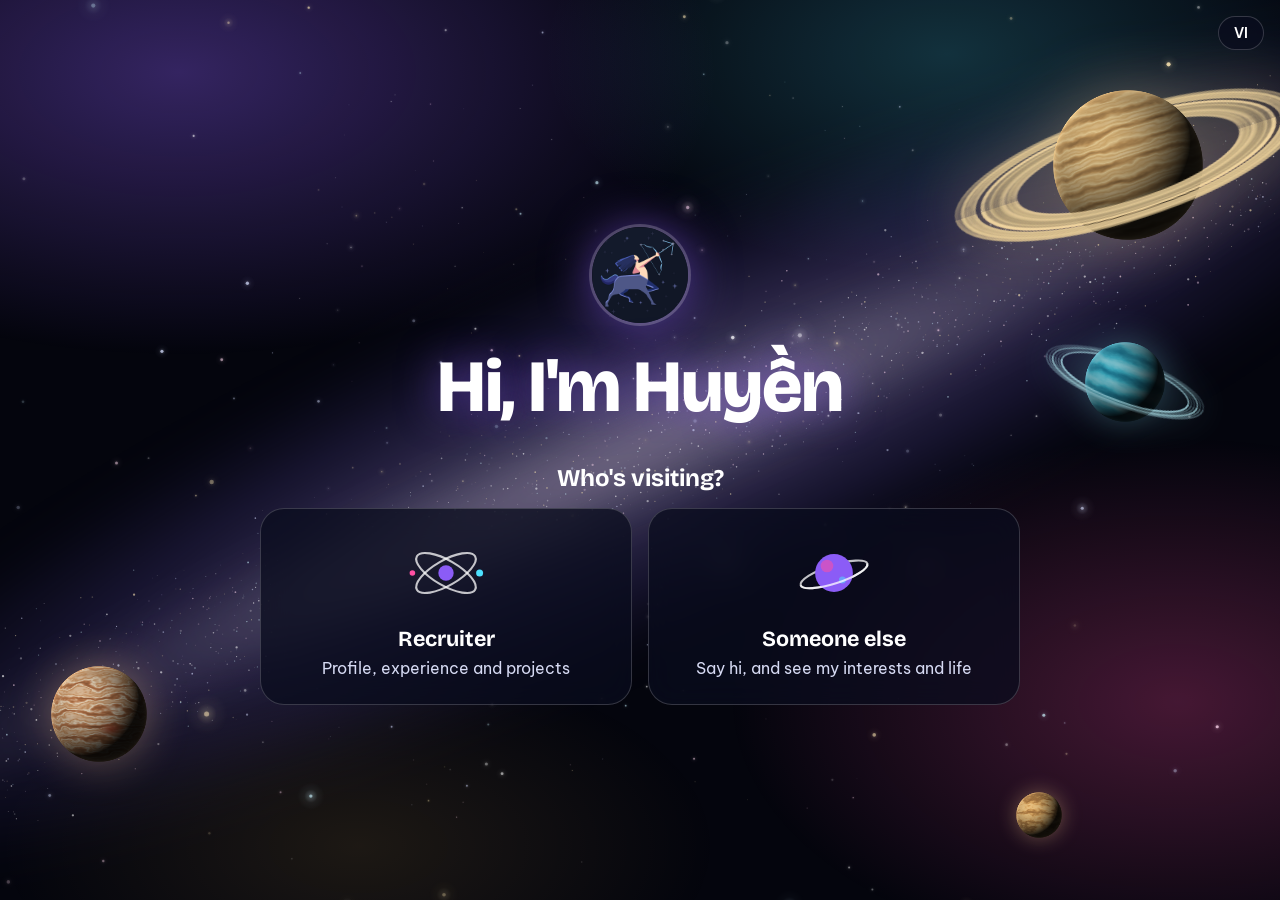
==== commit 21dbe758: "Cache-bust CSS/JS links so visitors get the latest version Co-Authored-By: Claude Sonnet 5.5 <norepl" ====
--- a/index.html
+++ b/index.html
@@ -13,7 +13,7 @@
   <link rel="preconnect" href="https://fonts.googleapis.com">
   <link rel="preconnect" href="https://fonts.gstatic.com" crossorigin>
   <link href="https://fonts.googleapis.com/css2?family=Be+Vietnam+Pro:wght@400;500;600;700&family=Bricolage+Grotesque:opsz,wght@12..96,700;12..96,800&display=swap" rel="stylesheet">
-  <link rel="stylesheet" href="assets/css/style.css">
+  <link rel="stylesheet" href="assets/css/style.css?v=20261106b">
 </head>
 <body>
   <a id="skip-link" class="skip" href="#main"></a>
@@ -58,7 +58,7 @@
 
   <noscript><p style="position:relative;z-index:5;color:#fff;padding:2rem;text-align:center">Trang này cần bật JavaScript để hiển thị. / This page needs JavaScript.</p></noscript>
 
-  <script src="assets/js/content.js"></script>
-  <script src="assets/js/main.js"></script>
+  <script src="assets/js/content.js?v=20261106b"></script>
+  <script src="assets/js/main.js?v=20261106b"></script>
 </body>
 </html>
--- a/assets/css/style.css
+++ b/assets/css/style.css
@@ -81,48 +81,31 @@
 }
 @keyframes nebula-breathe { from { opacity: 0.78; } to { opacity: 1; } }
 
-/* Hành tinh lơ lửng: vị trí dọc do main.js đặt khi cuộn (--py), chuyển động bồng bềnh do CSS */
+/* Hành tinh lơ lửng: vị trí dọc do main.js đặt khi cuộn (--py); bề mặt do main.js vẽ bằng canvas */
 .planets { position: fixed; inset: 0; z-index: 0; pointer-events: none; overflow: hidden; }
 .planet { position: absolute; top: 0; transform: translate3d(0, var(--py, 20vh), 0); transition: transform 1.6s cubic-bezier(0.2, 0.7, 0.2, 1); }
-.planet-body { display: block; position: relative; isolation: isolate; border-radius: 50%; animation: planet-float 10s ease-in-out infinite alternate; }
-.sphere { position: absolute; inset: 0; border-radius: 50%; z-index: 1; }
-@keyframes planet-float { from { transform: translate3d(0, -12px, 0) rotate(-2deg); } to { transform: translate3d(0, 14px, 0) rotate(3deg); } }
-
-.p1 { right: 2.5vw; }
-.p1 .planet-body { width: 150px; height: 150px; }
-.p1 .sphere {
-  background: radial-gradient(circle at 32% 28%, #e1d4ff 0, #8b5cf6 36%, #3a1f8f 70%, #150a40 100%);
-  box-shadow: 0 0 70px rgba(139, 92, 246, 0.55), inset -18px -14px 34px rgba(0, 0, 0, 0.6);
-}
-.p1 .planet-body::before, .p1 .planet-body::after {
-  content: ""; position: absolute; left: -58%; right: -58%; top: 32%; bottom: 32%;
-  border: 5px solid rgba(255, 206, 240, 0.55); border-radius: 50%; transform: rotate(-18deg);
-}
-.p1 .planet-body::before { z-index: 0; }
-.p1 .planet-body::after { z-index: 2; clip-path: inset(50% 0 0 0); }
-
-.p2 { left: 3.5vw; }
-.p2 .planet-body { width: 78px; height: 78px; animation-duration: 8s; animation-delay: -3s; }
-.p2 .sphere {
-  background:
-    linear-gradient(165deg, transparent 36%, rgba(255, 255, 255, 0.16) 38%, rgba(255, 255, 255, 0.16) 45%, transparent 47%, transparent 58%, rgba(0, 0, 0, 0.14) 60%, rgba(0, 0, 0, 0.14) 67%, transparent 69%),
-    radial-gradient(circle at 30% 28%, #ffd7ea 0, #ff4fa3 40%, #8a1458 80%, #2a0820 100%);
-  box-shadow: 0 0 46px rgba(255, 79, 163, 0.45), inset -10px -8px 20px rgba(0, 0, 0, 0.55);
-}
-
-.p3 { right: 7vw; opacity: 0.6; }
-.p3 .planet-body { width: 64px; height: 64px; animation-duration: 12s; animation-delay: -6s; }
-.p3 .sphere {
-  background: radial-gradient(circle at 30% 28%, #c8f6ff 0, #2fb8d6 46%, #0b3d5c 85%);
-  box-shadow: 0 0 34px rgba(77, 225, 255, 0.4), inset -8px -6px 16px rgba(0, 0, 0, 0.5);
-}
-
-.p4 { right: 15vw; }
-.p4 .planet-body { width: 34px; height: 34px; animation-duration: 7s; animation-delay: -1.5s; }
-.p4 .sphere {
-  background: radial-gradient(circle at 32% 30%, #fff1c4 0, #ffc857 50%, #a86a10 100%);
-  box-shadow: 0 0 26px rgba(255, 200, 87, 0.5), inset -5px -4px 10px rgba(0, 0, 0, 0.45);
-}
+.planet-body {
+  display: block; position: relative; width: var(--size, 90px); height: var(--size, 90px); border-radius: 50%;
+  animation: planet-float 11s ease-in-out infinite alternate;
+  filter: drop-shadow(0 0 calc(var(--size, 90px) * 0.22) var(--glow, rgba(255, 220, 160, 0.3)));
+}
+.sphere { position: absolute; inset: 0; width: 100%; height: 100%; z-index: 1; display: block; }
+.ring { position: absolute; left: 50%; top: 50%; height: auto; transform: translate(-50%, -50%) rotate(var(--rot, -18deg)); }
+.ring-back { z-index: 0; }
+.ring-front { z-index: 2; clip-path: inset(50% 0 0 0); }
+.p1 .ring { width: 245%; } .p3 .ring { width: 220%; }
+@keyframes planet-float { from { transform: translate3d(0, -12px, 0) rotate(-1.5deg); } to { transform: translate3d(0, 14px, 0) rotate(2deg); } }
+
+.p1 { right: 6vw; }
+.p2 { left: 4vw; }
+.p2 .planet-body { animation-duration: 8s; animation-delay: -3s; }
+.p3 { right: 9vw; opacity: 0.85; }
+.p3 .planet-body { animation-duration: 12s; animation-delay: -6s; }
+.p4 { right: 17vw; }
+.p4 .planet-body { animation-duration: 7s; animation-delay: -1.5s; }
+
+/* Hố đen chuyển mục */
+#hole { position: fixed; inset: 0; width: 100%; height: 100%; z-index: 40; pointer-events: none; }
 
 /* Con trỏ chuột hình ngôi sao; hồng sáng khi đặt lên thứ bấm được */
 html { cursor: url("data:image/svg+xml,%3Csvg xmlns='http://www.w3.org/2000/svg' width='30' height='30' viewBox='0 0 30 30'%3E%3Cpath d='M15 2l3.7 8.9 9.6.8-7.3 6.2 2.2 9.4L15 22l-8.2 5.3 2.2-9.4-7.3-6.2 9.6-.8z' fill='%23ffd666' stroke='%23fff6d6' stroke-width='1.3' stroke-linejoin='round'/%3E%3C/svg%3E") 15 15, auto; }
@@ -535,6 +518,6 @@
 /* Điện thoại: hành tinh nhỏ lại, bớt đi một hành tinh cho đỡ rối */
 @media (max-width: 700px) {
   .planet-body { scale: 0.62; }
-  .p1 { right: -4vw; }
+  .p1 { right: 6vw; }
   .p3 { display: none; }
 }
